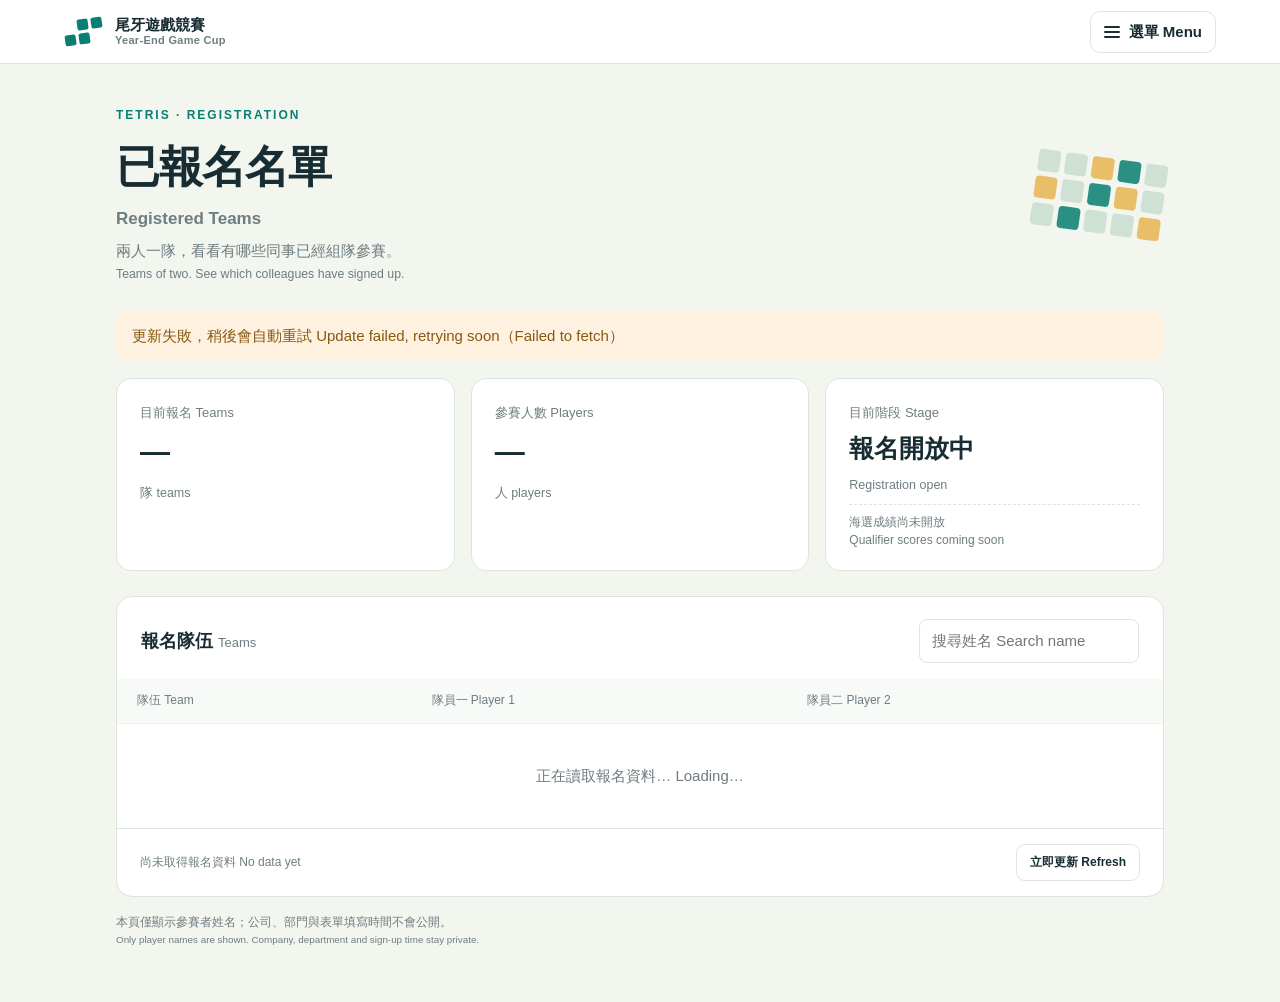
==== index.html @ 82d0e4e4 "Add anonymous Q&A page Questions are sent to Apps Script (POST, text/plain, no cookies) and listed f" ====
<!doctype html>
<html lang="zh-Hant">
<head>
  <meta charset="utf-8">
  <meta name="viewport" content="width=device-width, initial-scale=1">
  <title>尾牙競賽｜已報名名單</title>
  <link rel="icon" href="assets/favicon.svg">
  <link rel="stylesheet" href="assets/common.css">
  <link rel="stylesheet" href="assets/registration.css">
</head>
<body>
  <header>
  <div class="brand"><div class="logo"><i></i><i></i><i></i><i></i></div><span>尾牙遊戲競賽<small>Year-End Game Cup</small></span></div>
  <div class="menuwrap">
    <button id="menuBtn" class="menubtn" aria-expanded="false" aria-controls="menuList">
      <span class="bars" aria-hidden="true"><i></i><i></i><i></i></span>選單 Menu
    </button>
    <nav id="menuList" class="menu" hidden>
      <a class="active" href="./"><b>已報名名單</b><small>Registration</small></a>
      <a href="schedule.html"><b>賽程表</b><small>Schedule</small></a>
      <span class="disabled" aria-disabled="true"><b>海選成績</b><small>Qualifier Scores · 尚未開放 Coming soon</small></span>
      <a href="play.html"><b>三分鐘試玩</b><small>3-Min Practice</small></a>
      <a href="qa.html"><b>問答</b><small>Q&amp;A</small></a>
    </nav>
  </div>
</header>
  <script src="assets/menu.js"></script>
  <main>
    <section class="hero">
      <div>
        <div class="eyebrow">TETRIS · REGISTRATION</div>
        <h1>已報名名單<span class="en">Registered Teams</span></h1>
        <p class="lead">兩人一隊，看看有哪些同事已經組隊參賽。<span class="en">Teams of two. See which colleagues have signed up.</span></p>
      </div>
      <div class="pattern" aria-hidden="true"><i></i><i></i><i></i><i></i><i></i><i></i><i></i><i></i><i></i><i></i><i></i><i></i><i></i><i></i><i></i></div>
    </section>

    <div id="message" class="message" role="status"></div>

    <section class="metrics">
      <div class="metric"><span>目前報名 Teams</span><strong id="teamCount">—</strong><small>隊 teams</small></div>
      <div class="metric"><span>參賽人數 Players</span><strong id="playerCount">—</strong><small>人 players</small></div>
      <div class="metric"><span>目前階段 Stage</span><strong style="font-size:25px">報名開放中</strong><small>Registration open</small><small class="next">海選成績尚未開放<br>Qualifier scores coming soon</small></div>
    </section>

    <section class="panel">
      <div class="panelhead">
        <h2>報名隊伍 <small class="muted">Teams</small></h2>
        <input id="search" class="search" placeholder="搜尋姓名 Search name" aria-label="搜尋報名名單 Search registrations">
      </div>
      <div style="overflow:auto">
        <table>
          <thead><tr><th>隊伍 Team</th><th>隊員一 Player 1</th><th>隊員二 Player 2</th></tr></thead>
          <tbody id="rows"><tr><td colspan="3" class="empty">正在讀取報名資料… Loading…</td></tr></tbody>
        </table>
      </div>
      <div class="foot">
        <span id="sync">等待連線 Connecting…</span>
        <button id="refresh" class="refresh">立即更新 Refresh</button>
      </div>
    </section>

    <p class="privacy">本頁僅顯示參賽者姓名；公司、部門與表單填寫時間不會公開。<span class="en">Only player names are shown. Company, department and sign-up time stay private.</span></p>
  </main>
  <script src="assets/config.js"></script>
  <script src="assets/registration.js"></script>
</body>
</html>
---- assets/common.css ----
/* 全站共用：顏色、字體、頁首、裝飾方塊 */
:root { --ink:#172d33; --muted:#6e7d80; --green:#087f72; --line:#dce5e0; --bg:#f3f5ef; --yellow:#e9b451; --panel:#fff; }
* { box-sizing: border-box; }
body { margin: 0; background: var(--bg); color: var(--ink); font: 15px/1.6 Arial, "Microsoft JhengHei", sans-serif; }
button, input, select, a { font: inherit; }
a { color: var(--green); text-decoration: none; font-weight: 700; }

/* 頁首：固定在畫面頂端，往下捲也不會被捲走 */
header { position: sticky; top: 0; z-index: 50; height: 64px; background: #fff; border-bottom: 1px solid var(--line); padding: 0 5%; display: flex; align-items: center; justify-content: space-between; gap: 16px; }
.brand { display: flex; align-items: center; gap: 12px; font-weight: 800; line-height: 1.2; }
.brand small { display: block; font-size: 11px; font-weight: 600; color: var(--muted); letter-spacing: .3px; }
.logo { display: grid; grid-template-columns: repeat(3, 11px); gap: 3px; transform: rotate(-8deg); }
.logo i { width: 11px; height: 11px; background: var(--green); border-radius: 2px; }
.logo i:first-child { grid-column: 2; }

/* 右上角選單 */
.menuwrap { position: relative; }
.menubtn { cursor: pointer; display: flex; align-items: center; gap: 9px; border: 1px solid var(--line); background: #fff; color: var(--ink); border-radius: 10px; padding: 8px 13px; font-weight: 700; }
.menubtn:hover, .menubtn[aria-expanded="true"] { background: #e7f3ee; }
.bars { display: grid; gap: 3px; }
.bars i { display: block; width: 16px; height: 2px; background: currentColor; border-radius: 2px; }
.menu { position: absolute; right: 0; top: calc(100% + 8px); min-width: 230px; background: #fff; border: 1px solid var(--line); border-radius: 14px; box-shadow: 0 14px 34px #17303528; padding: 6px; }
.menu[hidden] { display: none; }
.menu a, .menu .disabled { display: block; padding: 10px 12px; border-radius: 9px; line-height: 1.3; }
.menu a { color: var(--ink); }
.menu a:hover { background: #f1f6f2; }
.menu a.active { background: #e7f3ee; color: var(--green); }
.menu b { display: block; font-size: 15px; }
.menu small { display: block; font-size: 12px; font-weight: 500; color: var(--muted); }
.menu .disabled { color: #a9b3b1; cursor: not-allowed; user-select: none; }
.menu .disabled small { color: #b8c0be; }

/* 中文下方的英文翻譯 */
.en { display: block; font-size: .82em; font-weight: 500; color: var(--muted); letter-spacing: 0; }
h1 .en { font-size: 17px; font-weight: 600; margin-top: 2px; }

.eyebrow { letter-spacing: 2px; color: var(--green); font-size: 12px; font-weight: 800; }
.hero { display: flex; justify-content: space-between; align-items: center; gap: 24px; margin-bottom: 28px; }
.pattern { display: grid; grid-template-columns: repeat(5, 22px); gap: 5px; transform: rotate(8deg); opacity: .85; }
.pattern i { width: 22px; height: 22px; background: #c9ddd0; border-radius: 4px; }
.pattern i:nth-child(3n) { background: var(--yellow); }
.pattern i:nth-child(4n) { background: var(--green); }
---- assets/registration.css ----
main { max-width: 1100px; margin: auto; padding: 42px 26px; }
h1 { font-size: clamp(30px, 4vw, 44px); letter-spacing: -1px; margin: 7px 0; }
h2 { font-size: 18px; margin: 0; }
h2 .muted { font-size: 13px; font-weight: 500; color: var(--muted); }
.lead .en { margin-top: 2px; }
.lead { color: var(--muted); margin: 0; }

.metrics { display: grid; grid-template-columns: repeat(3, 1fr); gap: 16px; margin-bottom: 25px; }
.metric { background: white; border: 1px solid var(--line); border-radius: 15px; padding: 21px 23px; }
.metric span { color: var(--muted); font-size: 13px; }
.metric strong { display: block; font-size: 30px; margin: 4px 0; font-variant-numeric: tabular-nums; }
.metric small { color: var(--muted); }
.metric small.next { display: block; margin-top: 8px; padding-top: 8px; border-top: 1px dashed var(--line); font-size: 12px; line-height: 1.5; }

.panel { background: white; border: 1px solid var(--line); border-radius: 16px; overflow: hidden; }
.panelhead { padding: 22px 24px 16px; display: flex; align-items: center; justify-content: space-between; gap: 16px; }
.search { border: 1px solid var(--line); border-radius: 8px; padding: 9px 12px; width: 220px; }

table { width: 100%; border-collapse: collapse; text-align: left; }
th { font-size: 12px; font-weight: 500; background: #f8faf7; color: var(--muted); padding: 12px 20px; }
td { padding: 17px 20px; border-top: 1px solid #edf1eb; vertical-align: top; }
.order { display: inline-grid; place-items: center; min-width: 34px; height: 28px; background: #edf4ef; border-radius: 8px; color: var(--green); font-weight: 800; }
.person { font-weight: 800; }
.empty { text-align: center; color: var(--muted); padding: 40px; }

.foot { padding: 15px 23px; border-top: 1px solid var(--line); display: flex; align-items: center; justify-content: space-between; gap: 12px; color: var(--muted); font-size: 12px; }
.refresh { cursor: pointer; border: 1px solid var(--line); border-radius: 9px; padding: 8px 13px; background: white; color: var(--ink); font-weight: 700; }
.refresh:disabled { opacity: .5; }
.message { padding: 12px 16px; border-radius: 10px; background: #fff1df; color: #875811; margin-bottom: 18px; display: none; }
.privacy { margin-top: 16px; color: var(--muted); font-size: 12px; }

@media (max-width: 650px) {
  header { padding: 0 15px; }
  main { padding: 28px 14px; }
  .pattern { display: none; }
  .metrics { gap: 8px; }
  .metric { padding: 14px 11px; }
  .metric strong { font-size: 24px; }
  .panelhead { align-items: flex-start; flex-direction: column; }
  .search { width: 100%; }
  th, td { padding: 14px 10px; }
  .foot { align-items: flex-start; }
}
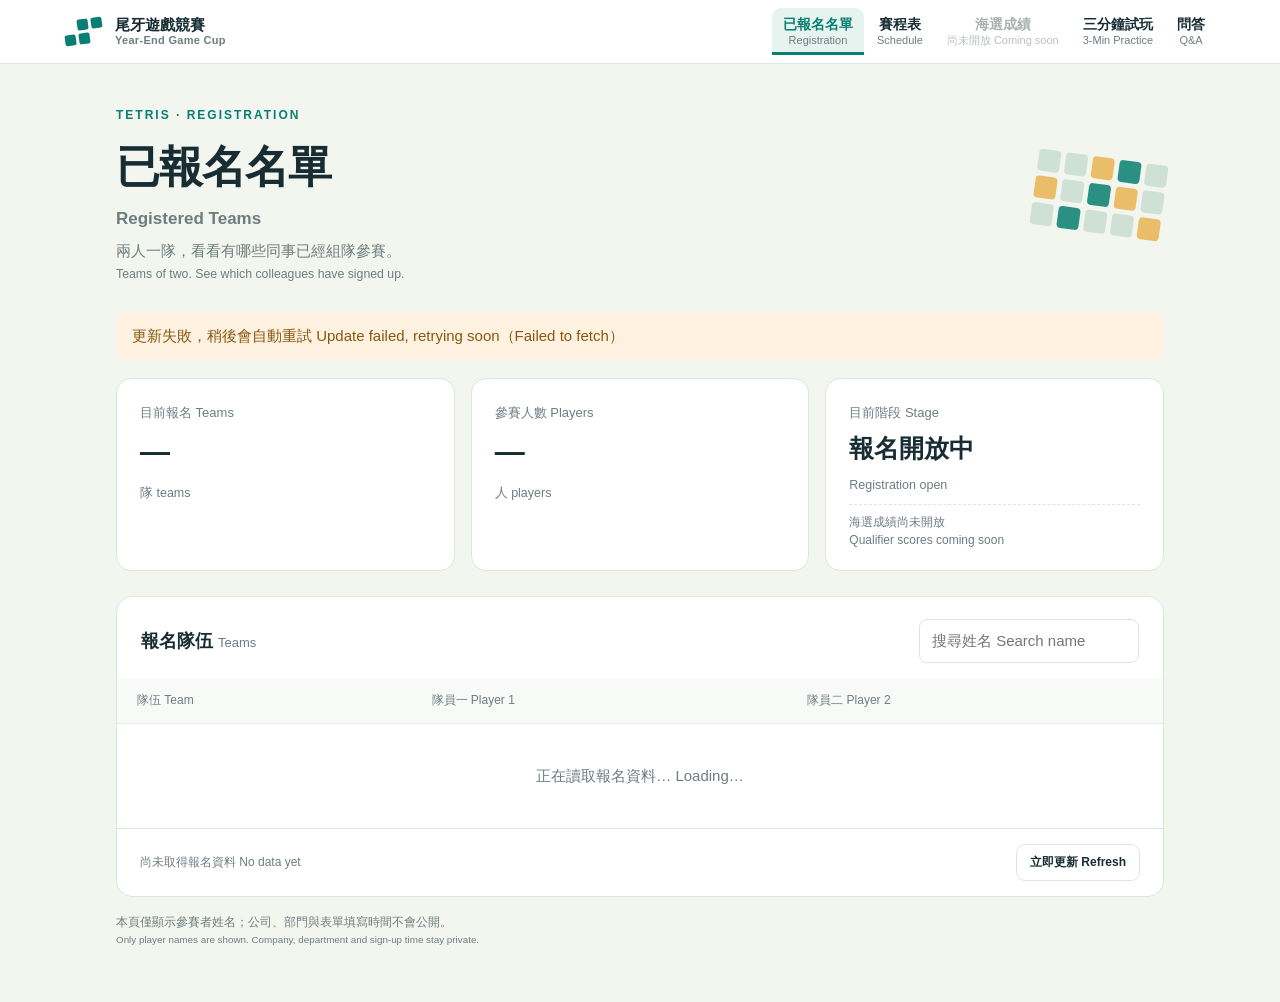
==== commit ca3e9d50: "Top nav bar on wide screens; say "anonymous" once on Q&A Co-Authored-By: Claude Opus 5.5 <noreply@an" ====
--- a/index.html
+++ b/index.html
@@ -5,8 +5,8 @@
   <meta name="viewport" content="width=device-width, initial-scale=1">
   <title>尾牙競賽｜已報名名單</title>
   <link rel="icon" href="assets/favicon.svg">
-  <link rel="stylesheet" href="assets/common.css">
-  <link rel="stylesheet" href="assets/registration.css">
+  <link rel="stylesheet" href="assets/common.css?v=20261125e">
+  <link rel="stylesheet" href="assets/registration.css?v=20261125e">
 </head>
 <body>
   <header>
@@ -18,13 +18,13 @@
     <nav id="menuList" class="menu" hidden>
       <a class="active" href="./"><b>已報名名單</b><small>Registration</small></a>
       <a href="schedule.html"><b>賽程表</b><small>Schedule</small></a>
-      <span class="disabled" aria-disabled="true"><b>海選成績</b><small>Qualifier Scores · 尚未開放 Coming soon</small></span>
+      <span class="disabled" aria-disabled="true"><b>海選成績</b><small>尚未開放 Coming soon</small></span>
       <a href="play.html"><b>三分鐘試玩</b><small>3-Min Practice</small></a>
       <a href="qa.html"><b>問答</b><small>Q&amp;A</small></a>
     </nav>
   </div>
 </header>
-  <script src="assets/menu.js"></script>
+  <script src="assets/menu.js?v=20261125e"></script>
   <main>
     <section class="hero">
       <div>
@@ -62,7 +62,7 @@
 
     <p class="privacy">本頁僅顯示參賽者姓名；公司、部門與表單填寫時間不會公開。<span class="en">Only player names are shown. Company, department and sign-up time stay private.</span></p>
   </main>
-  <script src="assets/config.js"></script>
-  <script src="assets/registration.js"></script>
+  <script src="assets/config.js?v=20261125e"></script>
+  <script src="assets/registration.js?v=20261125e"></script>
 </body>
 </html>
--- a/assets/common.css
+++ b/assets/common.css
@@ -40,3 +40,15 @@
 .pattern i { width: 22px; height: 22px; background: #c9ddd0; border-radius: 4px; }
 .pattern i:nth-child(3n) { background: var(--yellow); }
 .pattern i:nth-child(4n) { background: var(--green); }
+
+/* 寬螢幕：選單直接攤開成一排放在頁首，不用點開。
+   窄螢幕（手機、平板直放）還是收成右上角的「選單」按鈕。
+   之後選單項目變多、一排放不下時，把 1000px 調大即可。 */
+@media (min-width: 1000px) {
+  .menubtn { display: none; }
+  .menu, .menu[hidden] { display: flex; position: static; min-width: 0; background: none; border: 0; box-shadow: none; padding: 0; gap: 2px; }
+  .menu a, .menu .disabled { padding: 7px 11px; text-align: center; white-space: nowrap; border-radius: 9px; }
+  .menu b { font-size: 14px; }
+  .menu small { font-size: 11px; }
+  .menu a.active { box-shadow: inset 0 -3px 0 var(--green); border-radius: 9px 9px 0 0; }
+}
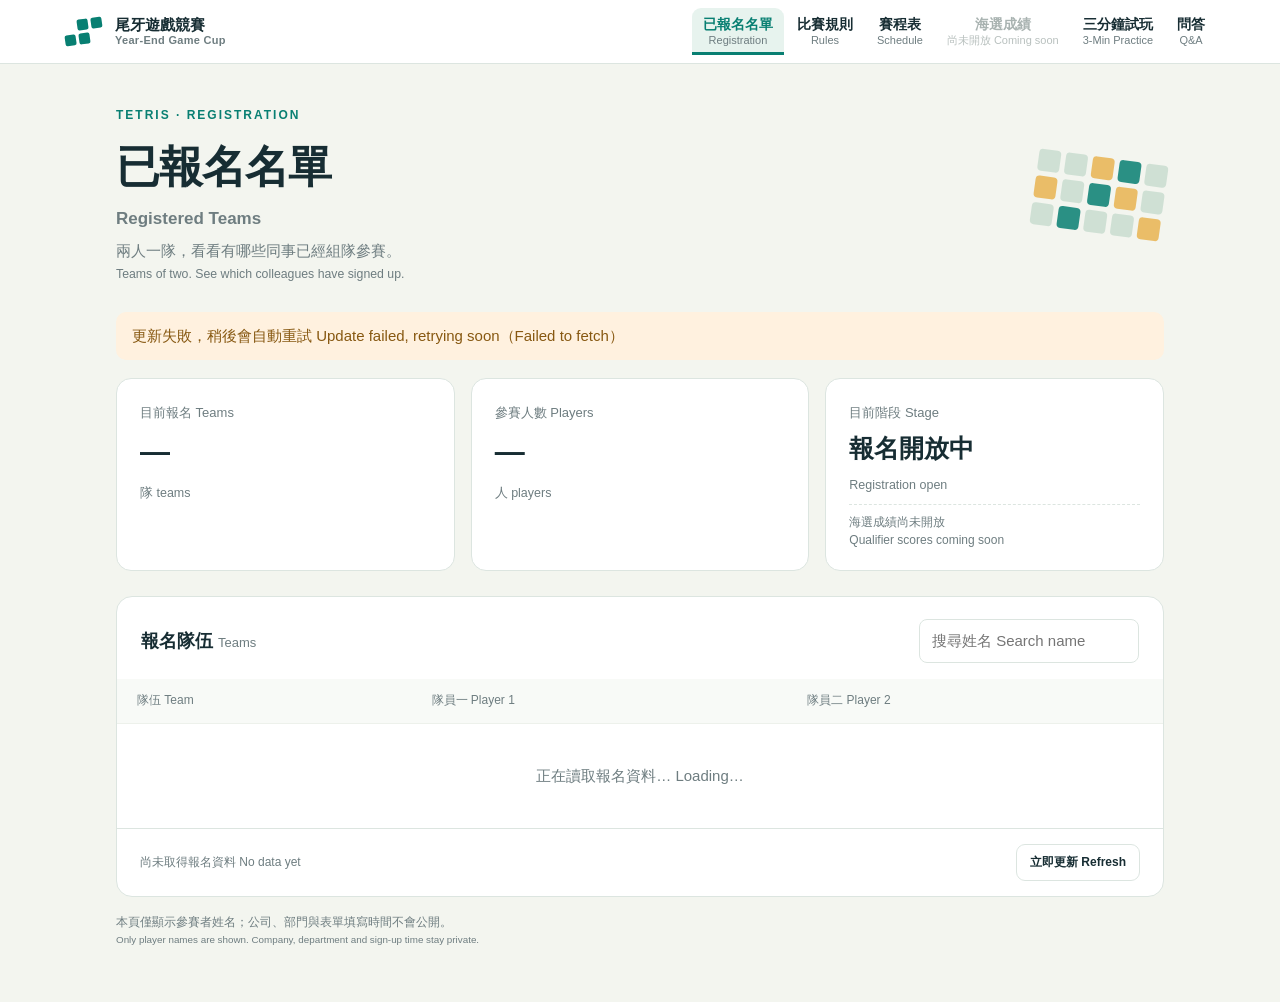
==== commit 55b364da: "Add Rules page (stage settings, venue, lunch practice, how to find Ultra) Co-Authored-By: Claude Opu" ====
--- a/index.html
+++ b/index.html
@@ -5,8 +5,8 @@
   <meta name="viewport" content="width=device-width, initial-scale=1">
   <title>尾牙競賽｜已報名名單</title>
   <link rel="icon" href="assets/favicon.svg">
-  <link rel="stylesheet" href="assets/common.css?v=20261125e">
-  <link rel="stylesheet" href="assets/registration.css?v=20261125e">
+  <link rel="stylesheet" href="assets/common.css?v=20261125f">
+  <link rel="stylesheet" href="assets/registration.css?v=20261125f">
 </head>
 <body>
   <header>
@@ -17,6 +17,7 @@
     </button>
     <nav id="menuList" class="menu" hidden>
       <a class="active" href="./"><b>已報名名單</b><small>Registration</small></a>
+      <a href="rules.html"><b>比賽規則</b><small>Rules</small></a>
       <a href="schedule.html"><b>賽程表</b><small>Schedule</small></a>
       <span class="disabled" aria-disabled="true"><b>海選成績</b><small>尚未開放 Coming soon</small></span>
       <a href="play.html"><b>三分鐘試玩</b><small>3-Min Practice</small></a>
@@ -24,7 +25,7 @@
     </nav>
   </div>
 </header>
-  <script src="assets/menu.js?v=20261125e"></script>
+  <script src="assets/menu.js?v=20261125f"></script>
   <main>
     <section class="hero">
       <div>
@@ -62,7 +63,7 @@
 
     <p class="privacy">本頁僅顯示參賽者姓名；公司、部門與表單填寫時間不會公開。<span class="en">Only player names are shown. Company, department and sign-up time stay private.</span></p>
   </main>
-  <script src="assets/config.js?v=20261125e"></script>
-  <script src="assets/registration.js?v=20261125e"></script>
+  <script src="assets/config.js?v=20261125f"></script>
+  <script src="assets/registration.js?v=20261125f"></script>
 </body>
 </html>
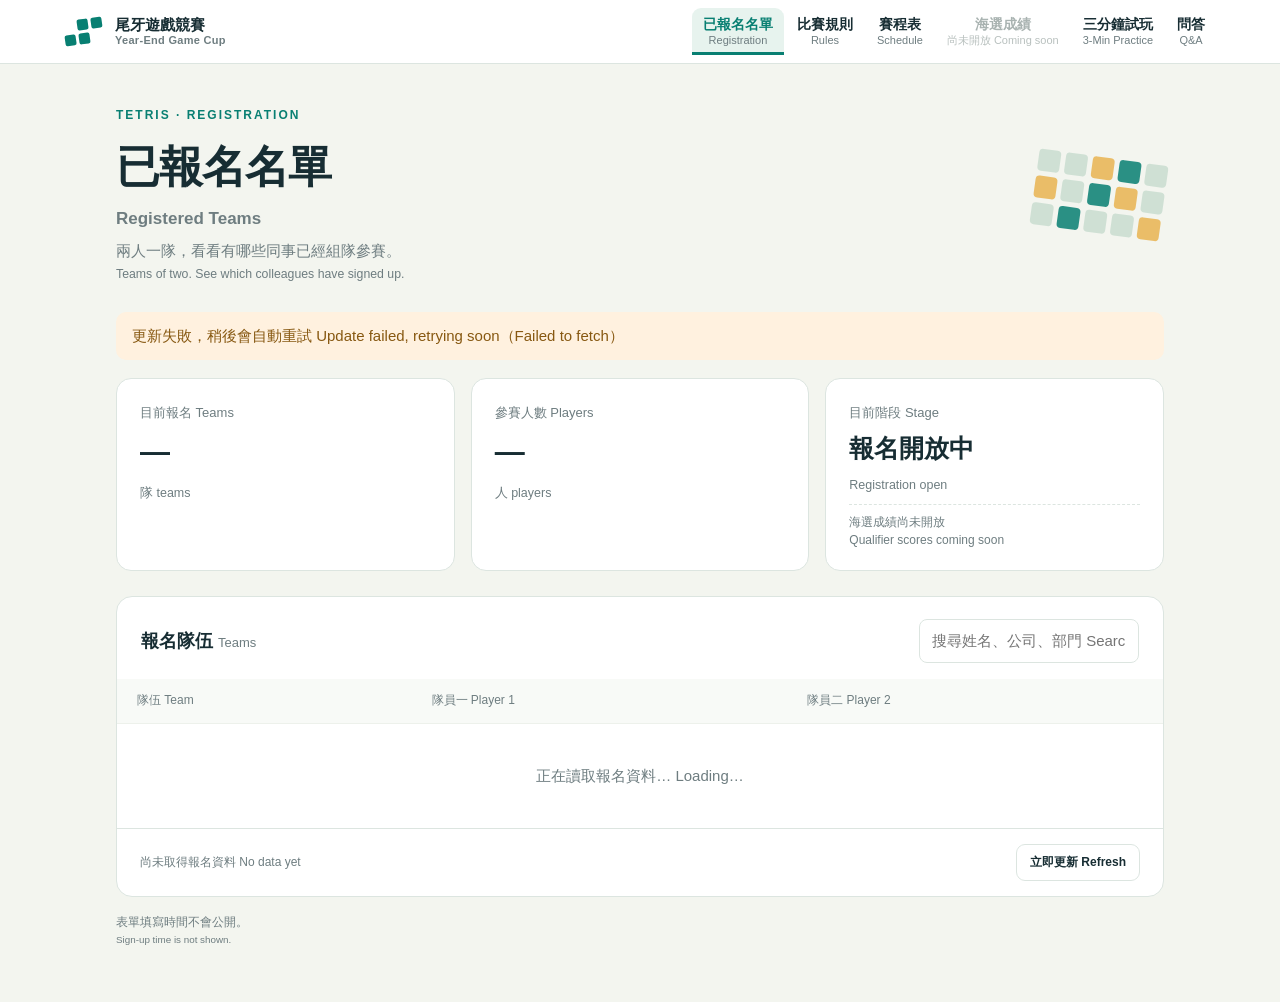
==== commit b0deb28a: "Registration list: show company and department, searchable Co-Authored-By: Claude Opus 5.5 <noreply@" ====
--- a/index.html
+++ b/index.html
@@ -5,8 +5,8 @@
   <meta name="viewport" content="width=device-width, initial-scale=1">
   <title>尾牙競賽｜已報名名單</title>
   <link rel="icon" href="assets/favicon.svg">
-  <link rel="stylesheet" href="assets/common.css?v=20261125f">
-  <link rel="stylesheet" href="assets/registration.css?v=20261125f">
+  <link rel="stylesheet" href="assets/common.css?v=20261125g">
+  <link rel="stylesheet" href="assets/registration.css?v=20261125g">
 </head>
 <body>
   <header>
@@ -25,7 +25,7 @@
     </nav>
   </div>
 </header>
-  <script src="assets/menu.js?v=20261125f"></script>
+  <script src="assets/menu.js?v=20261125g"></script>
   <main>
     <section class="hero">
       <div>
@@ -47,7 +47,7 @@
     <section class="panel">
       <div class="panelhead">
         <h2>報名隊伍 <small class="muted">Teams</small></h2>
-        <input id="search" class="search" placeholder="搜尋姓名 Search name" aria-label="搜尋報名名單 Search registrations">
+        <input id="search" class="search" placeholder="搜尋姓名、公司、部門 Search" aria-label="搜尋報名名單 Search registrations">
       </div>
       <div style="overflow:auto">
         <table>
@@ -61,9 +61,9 @@
       </div>
     </section>
 
-    <p class="privacy">本頁僅顯示參賽者姓名；公司、部門與表單填寫時間不會公開。<span class="en">Only player names are shown. Company, department and sign-up time stay private.</span></p>
+    <p class="privacy">表單填寫時間不會公開。<span class="en">Sign-up time is not shown.</span></p>
   </main>
-  <script src="assets/config.js?v=20261125f"></script>
-  <script src="assets/registration.js?v=20261125f"></script>
+  <script src="assets/config.js?v=20261125g"></script>
+  <script src="assets/registration.js?v=20261125g"></script>
 </body>
 </html>
--- a/assets/registration.css
+++ b/assets/registration.css
@@ -21,6 +21,7 @@
 td { padding: 17px 20px; border-top: 1px solid #edf1eb; vertical-align: top; }
 .order { display: inline-grid; place-items: center; min-width: 34px; height: 28px; background: #edf4ef; border-radius: 8px; color: var(--green); font-weight: 800; }
 .person { font-weight: 800; }
+.org { margin-top: 2px; font-size: 12px; color: var(--muted); line-height: 1.4; }
 .empty { text-align: center; color: var(--muted); padding: 40px; }
 
 .foot { padding: 15px 23px; border-top: 1px solid var(--line); display: flex; align-items: center; justify-content: space-between; gap: 12px; color: var(--muted); font-size: 12px; }
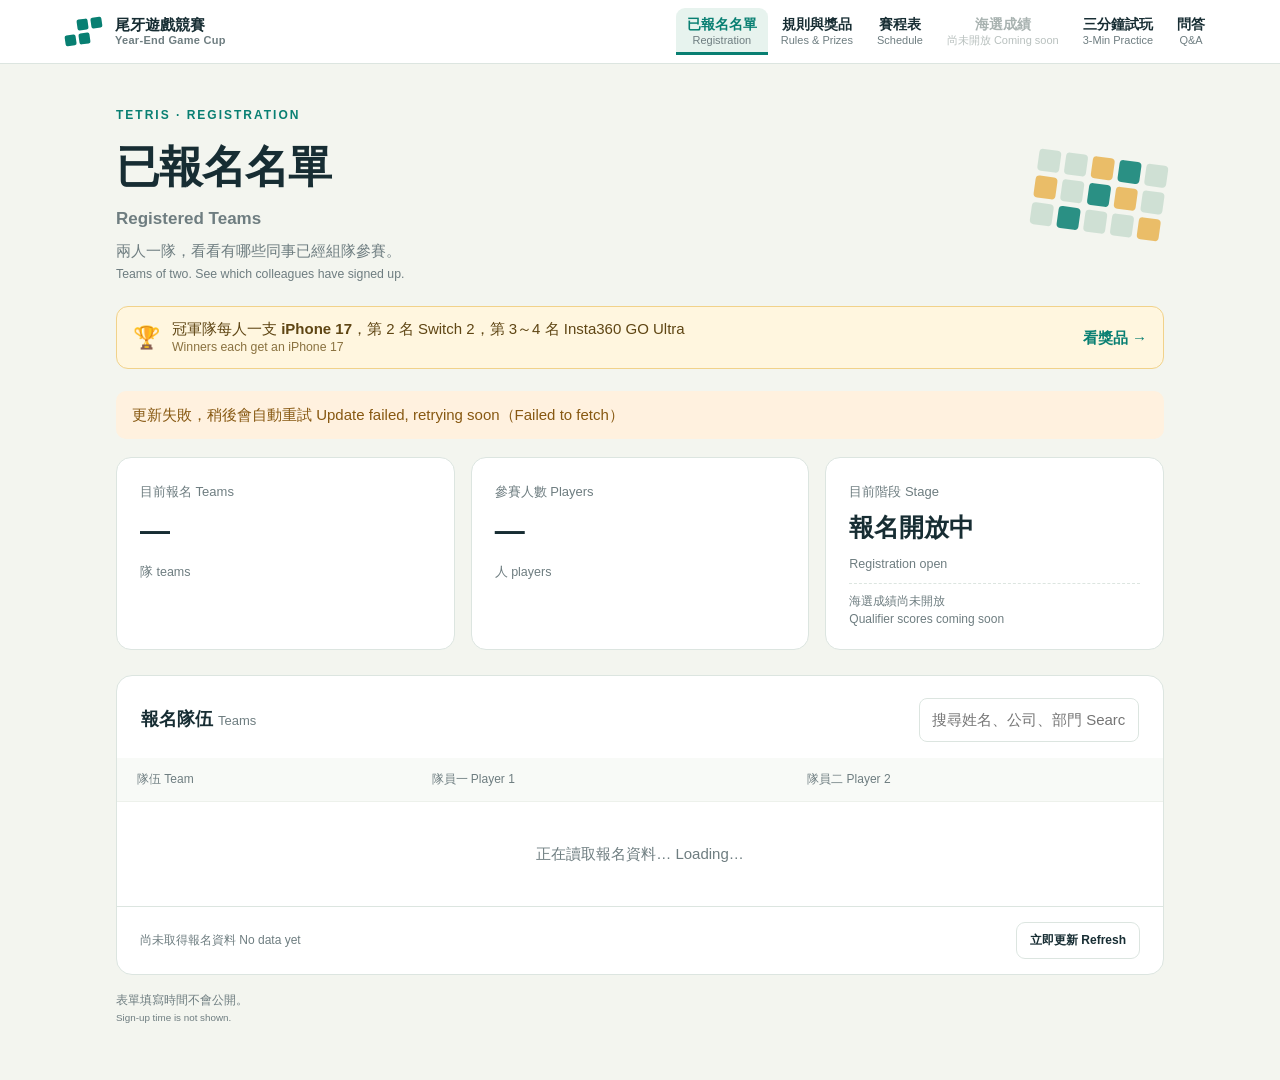
==== commit b4630381: "Prizes: move to bottom of Rules page with pictures; homepage prize strip; drop 01/12 practice Co-Aut" ====
--- a/index.html
+++ b/index.html
@@ -5,8 +5,8 @@
   <meta name="viewport" content="width=device-width, initial-scale=1">
   <title>尾牙競賽｜已報名名單</title>
   <link rel="icon" href="assets/favicon.svg">
-  <link rel="stylesheet" href="assets/common.css?v=20261125g">
-  <link rel="stylesheet" href="assets/registration.css?v=20261125g">
+  <link rel="stylesheet" href="assets/common.css?v=20261126c">
+  <link rel="stylesheet" href="assets/registration.css?v=20261126c">
 </head>
 <body>
   <header>
@@ -17,7 +17,7 @@
     </button>
     <nav id="menuList" class="menu" hidden>
       <a class="active" href="./"><b>已報名名單</b><small>Registration</small></a>
-      <a href="rules.html"><b>比賽規則</b><small>Rules</small></a>
+      <a href="rules.html"><b>規則與獎品</b><small>Rules &amp; Prizes</small></a>
       <a href="schedule.html"><b>賽程表</b><small>Schedule</small></a>
       <span class="disabled" aria-disabled="true"><b>海選成績</b><small>尚未開放 Coming soon</small></span>
       <a href="play.html"><b>三分鐘試玩</b><small>3-Min Practice</small></a>
@@ -25,7 +25,7 @@
     </nav>
   </div>
 </header>
-  <script src="assets/menu.js?v=20261125g"></script>
+  <script src="assets/menu.js?v=20261126c"></script>
   <main>
     <section class="hero">
       <div>
@@ -35,6 +35,12 @@
       </div>
       <div class="pattern" aria-hidden="true"><i></i><i></i><i></i><i></i><i></i><i></i><i></i><i></i><i></i><i></i><i></i><i></i><i></i><i></i><i></i></div>
     </section>
+
+    <a class="prizebar" href="rules.html#prizes">
+      <span class="trophy" aria-hidden="true">🏆</span>
+      <span class="ptext">冠軍隊每人一支 <b>iPhone 17</b><span class="more">，第 2 名 Switch 2，第 3～4 名 Insta360 GO Ultra</span><span class="en">Winners each get an iPhone 17</span></span>
+      <span class="go">看獎品 →</span>
+    </a>
 
     <div id="message" class="message" role="status"></div>
 
@@ -63,7 +69,7 @@
 
     <p class="privacy">表單填寫時間不會公開。<span class="en">Sign-up time is not shown.</span></p>
   </main>
-  <script src="assets/config.js?v=20261125g"></script>
-  <script src="assets/registration.js?v=20261125g"></script>
+  <script src="assets/config.js?v=20261126c"></script>
+  <script src="assets/registration.js?v=20261126c"></script>
 </body>
 </html>
--- a/assets/registration.css
+++ b/assets/registration.css
@@ -42,3 +42,12 @@
   th, td { padding: 14px 10px; }
   .foot { align-items: flex-start; }
 }
+
+/* 首頁的獎品提示條，點了跳到規則頁的獎品區 */
+.prizebar { display: flex; align-items: center; gap: 12px; margin: -6px 0 22px; padding: 11px 16px; background: #fff6df; border: 1px solid #f1d28a; border-radius: 12px; color: #5f4614; font-weight: 500; }
+.prizebar:hover { background: #fff0c9; }
+.prizebar .trophy { font-size: 22px; line-height: 1; }
+.prizebar .ptext { flex: 1; line-height: 1.4; }
+.prizebar .ptext .en { color: #8a7240; }
+.prizebar .go { font-weight: 800; color: var(--green); white-space: nowrap; }
+@media (max-width: 700px) { .prizebar .more { display: none; } }
